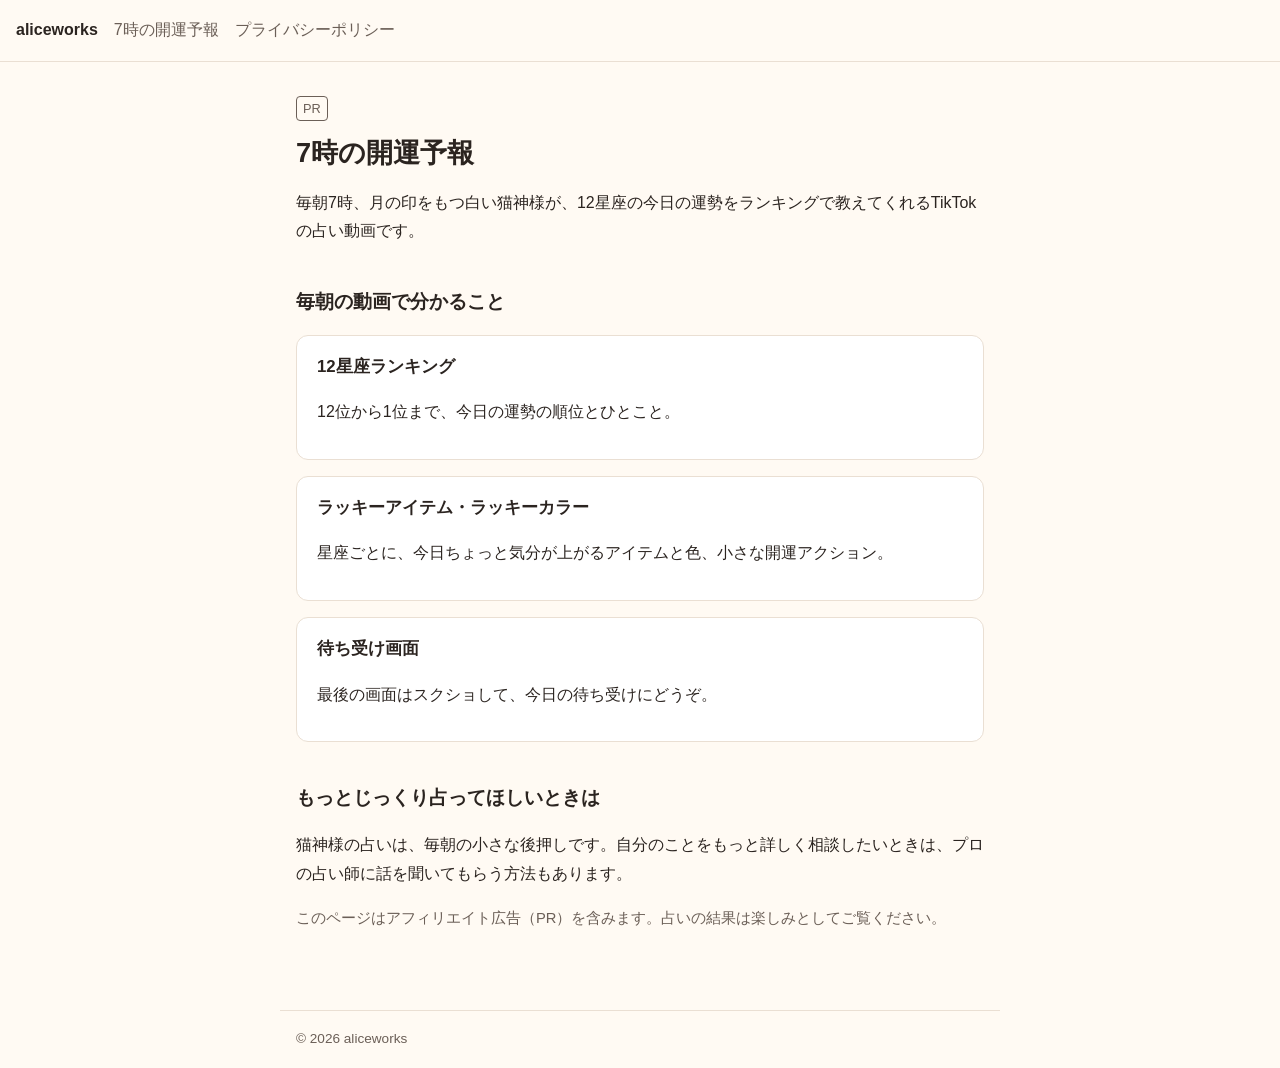
==== uranai/index.html @ cddcd08a "aliceworks site: home, 7時の開運予報 page, privacy policy Co-Authored-By: Claude Opus 5.5 (1M context) <no" ====
<!doctype html>
<html lang="ja"><head><meta charset="utf-8"><meta name="viewport" content="width=device-width,initial-scale=1"><title>7時の開運予報 | aliceworks</title><meta name="description" content="毎朝7時、猫神様が12星座の今日の運勢ランキングを教えてくれる占い動画の公式ページです。"><link rel="stylesheet" href="/style.css"></head><body><header><a href="/">aliceworks</a><nav style="display:inline"><a href="/uranai/">7時の開運予報</a><a href="/privacy.html">プライバシーポリシー</a></nav></header><main>
<span class="pr">PR</span>
<h1>7時の開運予報</h1>
<p>毎朝7時、月の印をもつ白い猫神様が、12星座の今日の運勢をランキングで教えてくれるTikTokの占い動画です。</p>
<h2>毎朝の動画で分かること</h2>
<div class="card"><h3>12星座ランキング</h3><p>12位から1位まで、今日の運勢の順位とひとこと。</p></div>
<div class="card"><h3>ラッキーアイテム・ラッキーカラー</h3><p>星座ごとに、今日ちょっと気分が上がるアイテムと色、小さな開運アクション。</p></div>
<div class="card"><h3>待ち受け画面</h3><p>最後の画面はスクショして、今日の待ち受けにどうぞ。</p></div>
<h2>もっとじっくり占ってほしいときは</h2>
<p>猫神様の占いは、毎朝の小さな後押しです。自分のことをもっと詳しく相談したいときは、プロの占い師に話を聞いてもらう方法もあります。</p>
<!-- AFFILIATE_LIST: 提携承認後に、A8.netの広告リンクをここに入れる（各リンクに「PR」表記） -->
<p class="quiet">このページはアフィリエイト広告（PR）を含みます。占いの結果は楽しみとしてご覧ください。</p>
</main><footer>© 2026 aliceworks</footer></body></html>
---- style.css ----
:root{--bg:#fffaf3;--ink:#2b2420;--quiet:#6b5f57;--accent:#e07a3f;--card:#ffffff;--line:#eadfd3}
@media (prefers-color-scheme:dark){:root{--bg:#1d1916;--ink:#f3ece6;--quiet:#b9aca2;--accent:#f0965e;--card:#27221e;--line:#3a332d}}
*{box-sizing:border-box}
body{margin:0;background:var(--bg);color:var(--ink);font-family:-apple-system,"Hiragino Sans","Noto Sans JP",sans-serif;line-height:1.8}
main{max-width:720px;margin:0 auto;padding:32px 16px 64px}
header{border-bottom:1px solid var(--line);padding:16px}
header a{color:var(--ink);text-decoration:none;font-weight:700}
nav a{margin-left:16px;font-weight:400;color:var(--quiet)}
h1{font-size:1.7rem;line-height:1.4;margin:.2em 0 .6em}
h2{font-size:1.2rem;margin-top:2em}
a{color:var(--accent)}
.card{background:var(--card);border:1px solid var(--line);border-radius:12px;padding:16px 20px;margin:16px 0}
.card h3{margin:0 0 .3em;font-size:1.05rem}
.quiet{color:var(--quiet);font-size:.92rem}
.pr{display:inline-block;font-size:.8rem;border:1px solid var(--quiet);color:var(--quiet);border-radius:4px;padding:0 6px;margin-bottom:8px}
footer{max-width:720px;margin:0 auto;padding:16px;color:var(--quiet);font-size:.85rem;border-top:1px solid var(--line)}
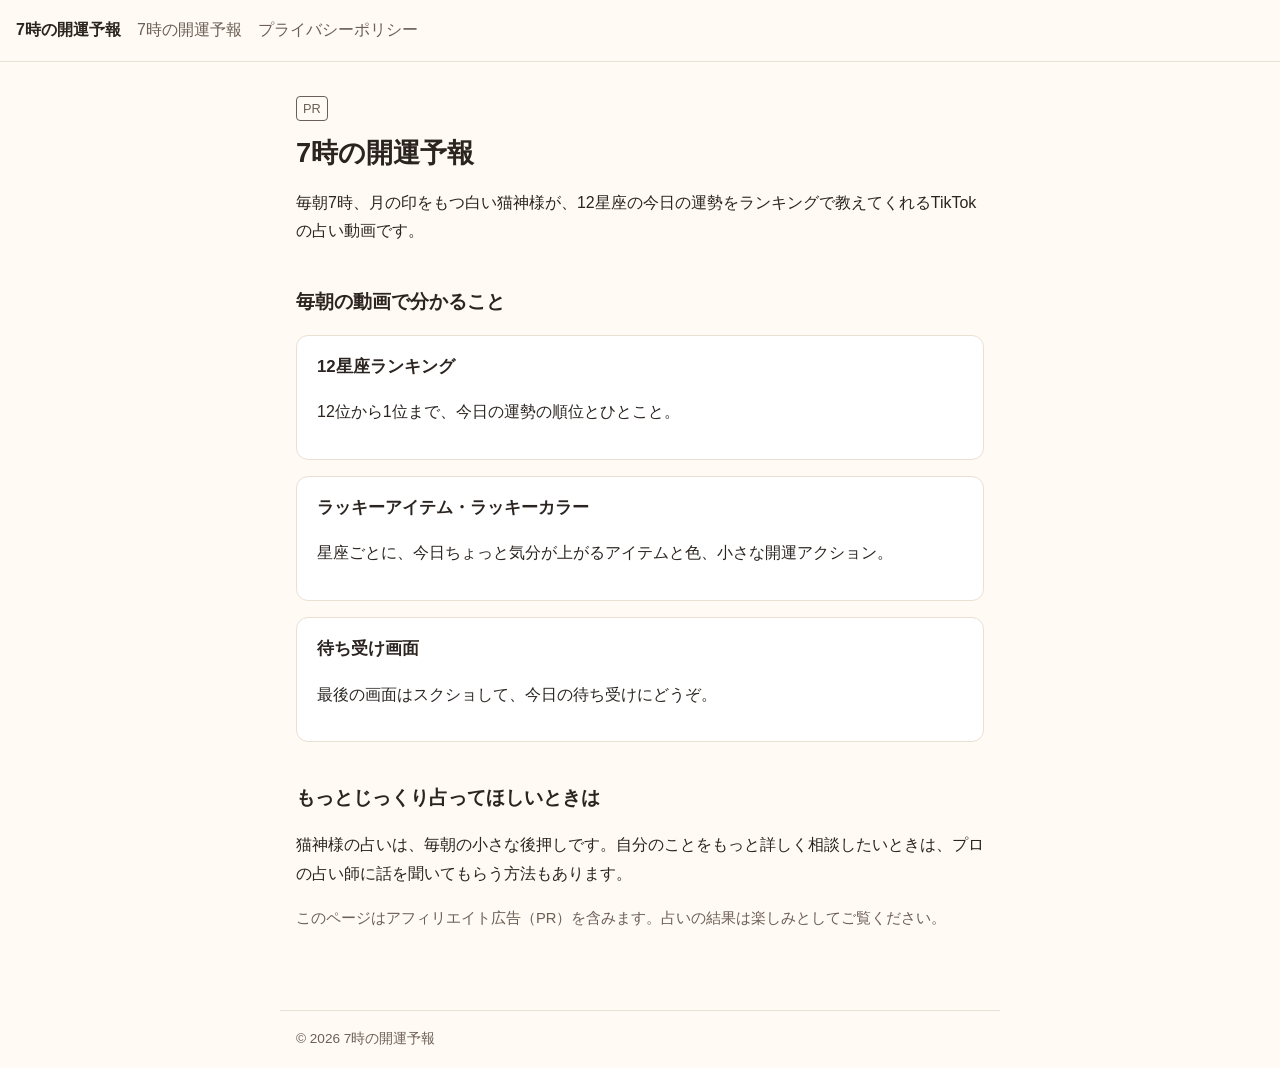
==== commit 0b41f79c: "Remove the aliceworks name from the pages Co-Authored-By: Claude Opus 5.5 (1M context) <noreply@anth" ====
--- a/uranai/index.html
+++ b/uranai/index.html
@@ -1,5 +1,5 @@
 <!doctype html>
-<html lang="ja"><head><meta charset="utf-8"><meta name="viewport" content="width=device-width,initial-scale=1"><title>7時の開運予報 | aliceworks</title><meta name="description" content="毎朝7時、猫神様が12星座の今日の運勢ランキングを教えてくれる占い動画の公式ページです。"><link rel="stylesheet" href="/style.css"></head><body><header><a href="/">aliceworks</a><nav style="display:inline"><a href="/uranai/">7時の開運予報</a><a href="/privacy.html">プライバシーポリシー</a></nav></header><main>
+<html lang="ja"><head><meta charset="utf-8"><meta name="viewport" content="width=device-width,initial-scale=1"><title>7時の開運予報 | 7時の開運予報</title><meta name="description" content="毎朝7時、猫神様が12星座の今日の運勢ランキングを教えてくれる占い動画の公式ページです。"><link rel="stylesheet" href="/style.css"></head><body><header><a href="/">7時の開運予報</a><nav style="display:inline"><a href="/uranai/">7時の開運予報</a><a href="/privacy.html">プライバシーポリシー</a></nav></header><main>
 <span class="pr">PR</span>
 <h1>7時の開運予報</h1>
 <p>毎朝7時、月の印をもつ白い猫神様が、12星座の今日の運勢をランキングで教えてくれるTikTokの占い動画です。</p>
@@ -11,4 +11,4 @@
 <p>猫神様の占いは、毎朝の小さな後押しです。自分のことをもっと詳しく相談したいときは、プロの占い師に話を聞いてもらう方法もあります。</p>
 <!-- AFFILIATE_LIST: 提携承認後に、A8.netの広告リンクをここに入れる（各リンクに「PR」表記） -->
 <p class="quiet">このページはアフィリエイト広告（PR）を含みます。占いの結果は楽しみとしてご覧ください。</p>
-</main><footer>© 2026 aliceworks</footer></body></html>
+</main><footer>© 2026 7時の開運予報</footer></body></html>
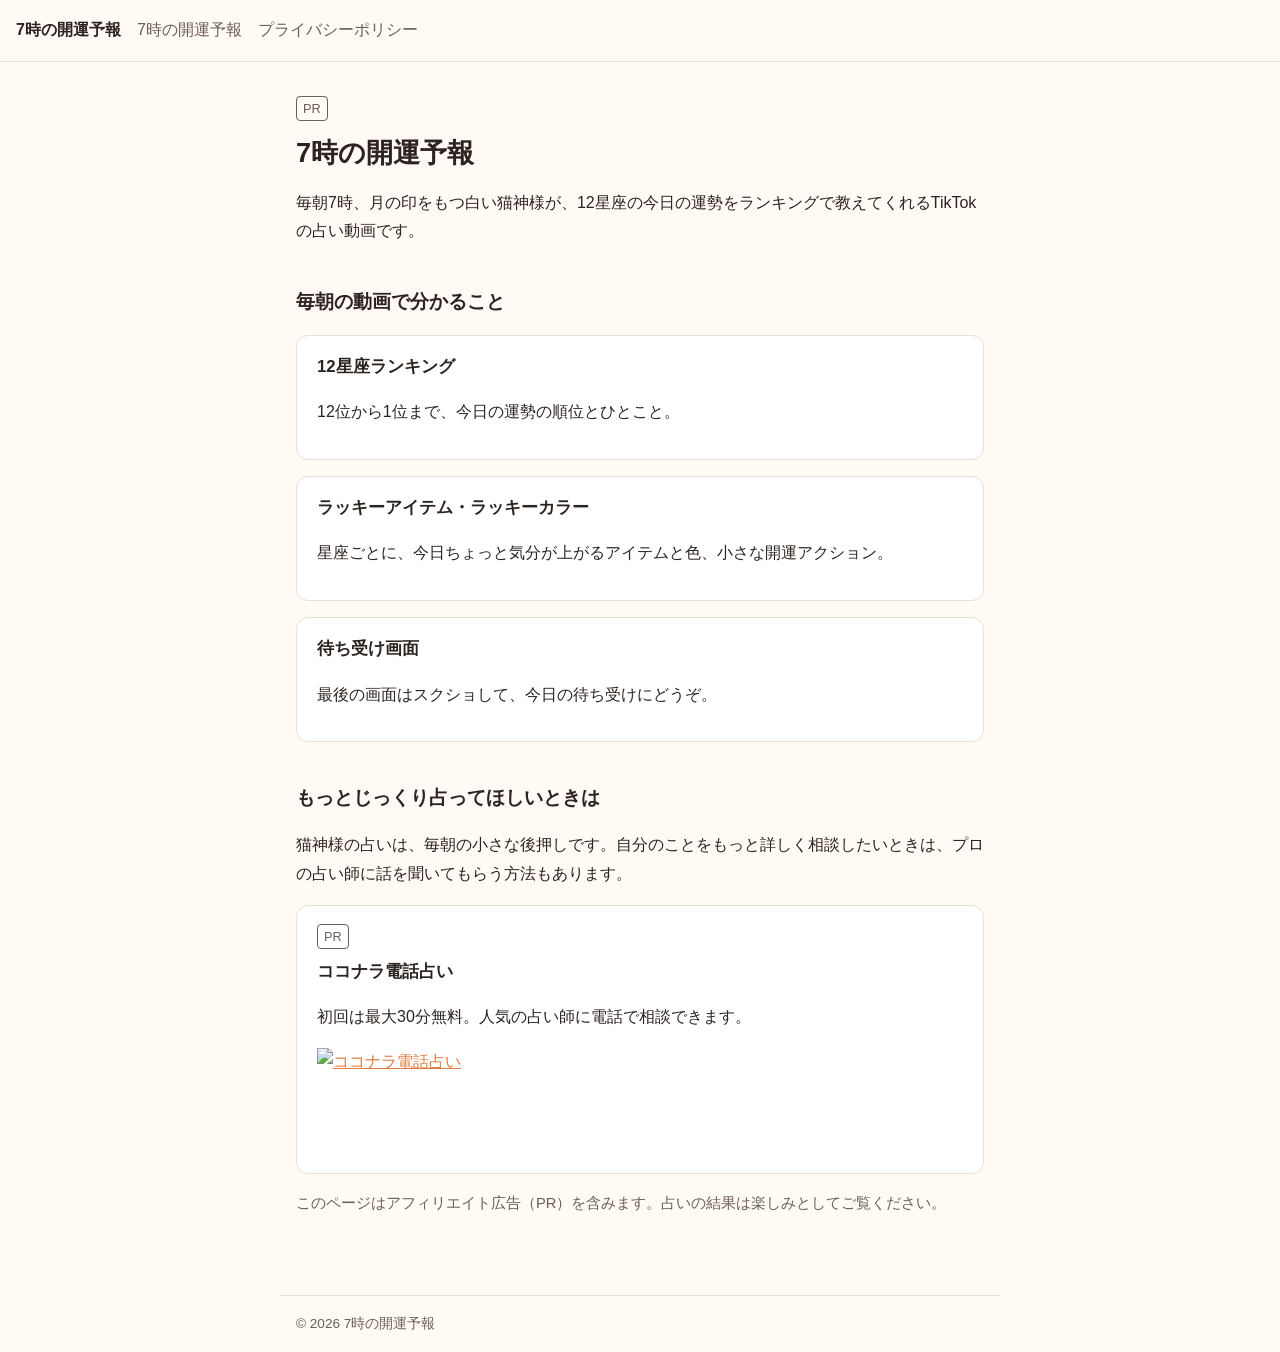
==== commit 4257ee4e: "Add ココナラ電話占い (PR) to the fortune page Co-Authored-By: Claude Opus 5.5 (1M context) <noreply@anthropi" ====
--- a/uranai/index.html
+++ b/uranai/index.html
@@ -9,6 +9,11 @@
 <div class="card"><h3>待ち受け画面</h3><p>最後の画面はスクショして、今日の待ち受けにどうぞ。</p></div>
 <h2>もっとじっくり占ってほしいときは</h2>
 <p>猫神様の占いは、毎朝の小さな後押しです。自分のことをもっと詳しく相談したいときは、プロの占い師に話を聞いてもらう方法もあります。</p>
-<!-- AFFILIATE_LIST: 提携承認後に、A8.netの広告リンクをここに入れる（各リンクに「PR」表記） -->
+<!-- AFFILIATE_LIST: A8.netの広告（各広告に「PR」表記） -->
+<div class="card ad"><span class="pr">PR</span><h3>ココナラ電話占い</h3><p>初回は最大30分無料。人気の占い師に電話で相談できます。</p>
+<a href="https://px.a8.net/svt/ejp?a8mat=44WYMV+8VPTEI+2PEO+C5GGH" rel="nofollow">
+<img border="0" width="1456" height="180" alt="ココナラ電話占い" src="https://www29.a8.net/svt/bgt?aid=250121047537&wid=002&eno=01&mid=s00000012624002041000&mc=1"></a>
+<img border="0" width="1" height="1" src="https://www15.a8.net/0.gif?a8mat=44WYMV+8VPTEI+2PEO+C5GGH" alt=""></div>
+<!-- /AFFILIATE_LIST -->
 <p class="quiet">このページはアフィリエイト広告（PR）を含みます。占いの結果は楽しみとしてご覧ください。</p>
 </main><footer>© 2026 7時の開運予報</footer></body></html>
--- a/style.css
+++ b/style.css
@@ -14,3 +14,5 @@
 .quiet{color:var(--quiet);font-size:.92rem}
 .pr{display:inline-block;font-size:.8rem;border:1px solid var(--quiet);color:var(--quiet);border-radius:4px;padding:0 6px;margin-bottom:8px}
 footer{max-width:720px;margin:0 auto;padding:16px;color:var(--quiet);font-size:.85rem;border-top:1px solid var(--line)}
+
+.ad a img{max-width:100%;height:auto;display:block;margin-top:8px}
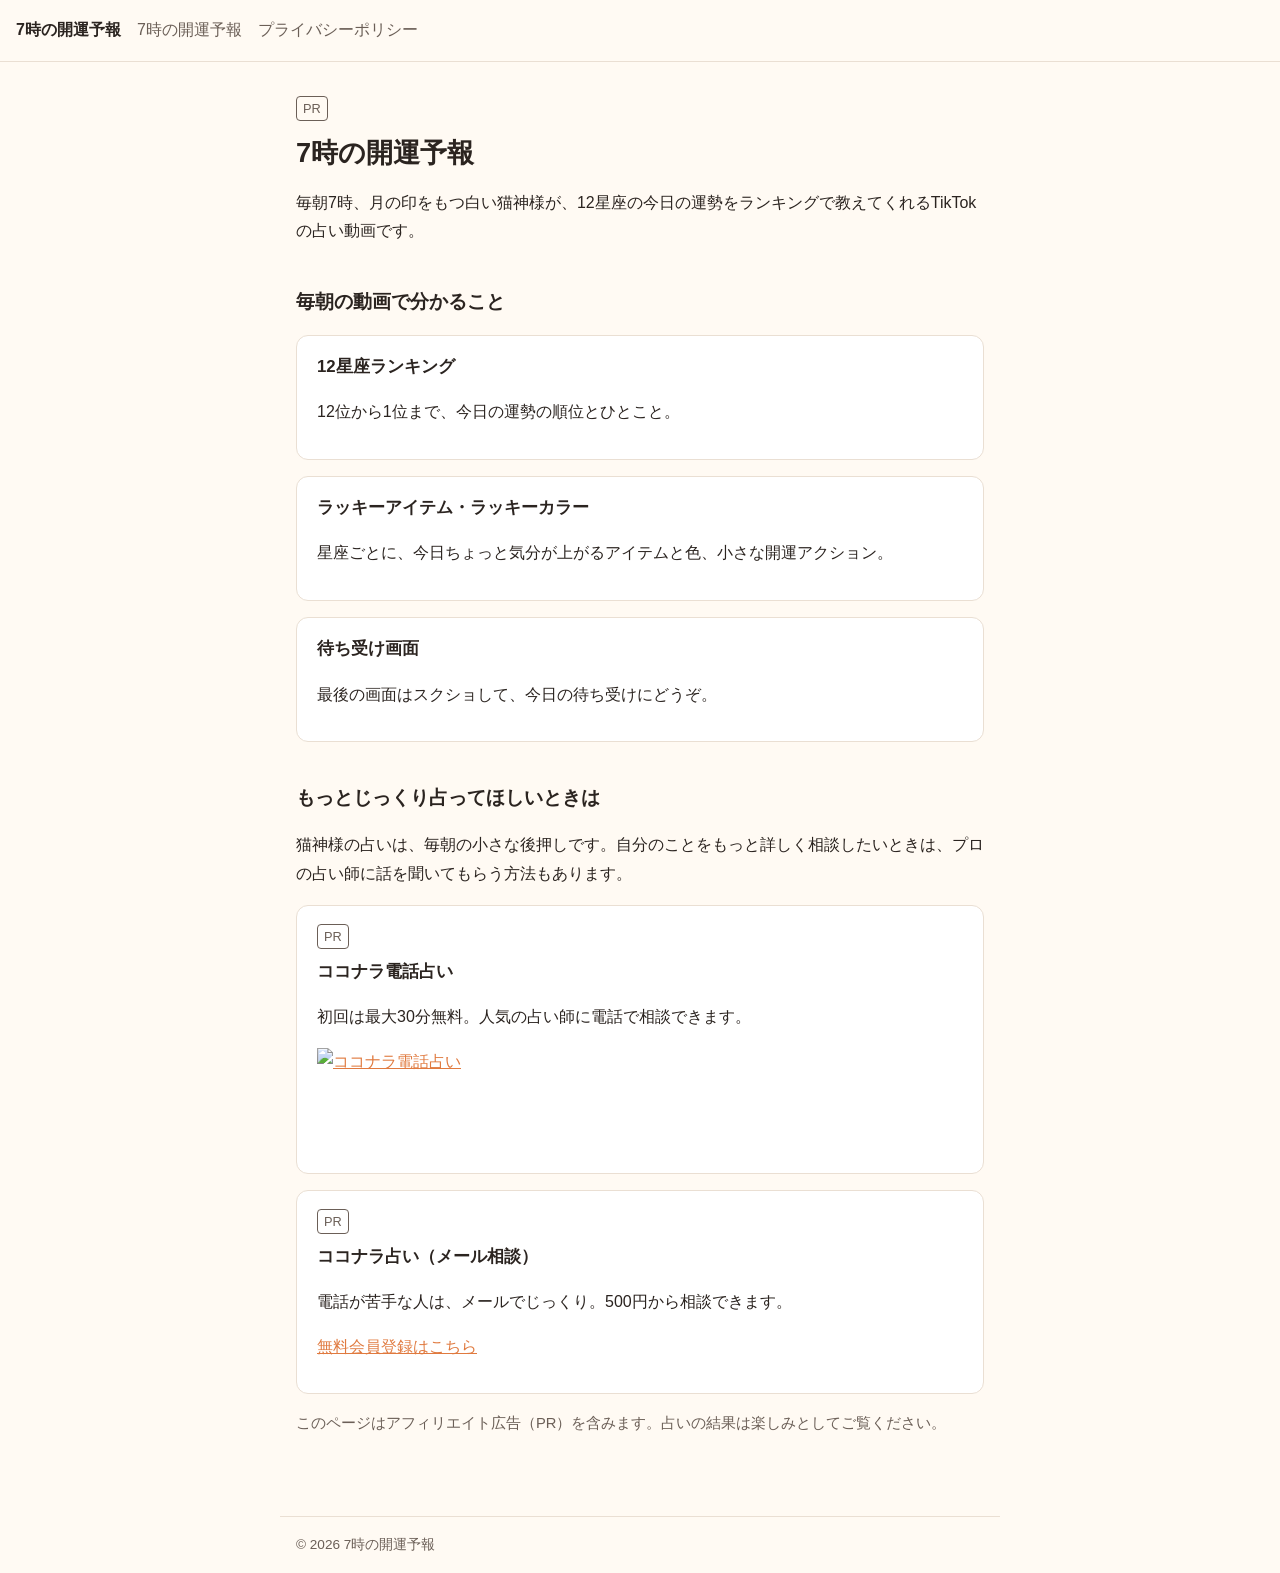
==== commit 54b14198: "Add ココナラ占い email consultation (PR) Co-Authored-By: Claude Opus 5.5 (1M context) <noreply@anthropic.c" ====
--- a/uranai/index.html
+++ b/uranai/index.html
@@ -14,6 +14,9 @@
 <a href="https://px.a8.net/svt/ejp?a8mat=44WYMV+8VPTEI+2PEO+C5GGH" rel="nofollow">
 <img border="0" width="1456" height="180" alt="ココナラ電話占い" src="https://www29.a8.net/svt/bgt?aid=250121047537&wid=002&eno=01&mid=s00000012624002041000&mc=1"></a>
 <img border="0" width="1" height="1" src="https://www15.a8.net/0.gif?a8mat=44WYMV+8VPTEI+2PEO+C5GGH" alt=""></div>
+<div class="card ad"><span class="pr">PR</span><h3>ココナラ占い（メール相談）</h3><p>電話が苦手な人は、メールでじっくり。500円から相談できます。</p>
+<p><a href="https://px.a8.net/svt/ejp?a8mat=455DRT+893BN6+2PEO+1BO6EQ" rel="nofollow">無料会員登録はこちら</a>
+<img border="0" width="1" height="1" src="https://www12.a8.net/0.gif?a8mat=455DRT+893BN6+2PEO+1BO6EQ" alt=""></p></div>
 <!-- /AFFILIATE_LIST -->
 <p class="quiet">このページはアフィリエイト広告（PR）を含みます。占いの結果は楽しみとしてご覧ください。</p>
 </main><footer>© 2026 7時の開運予報</footer></body></html>
